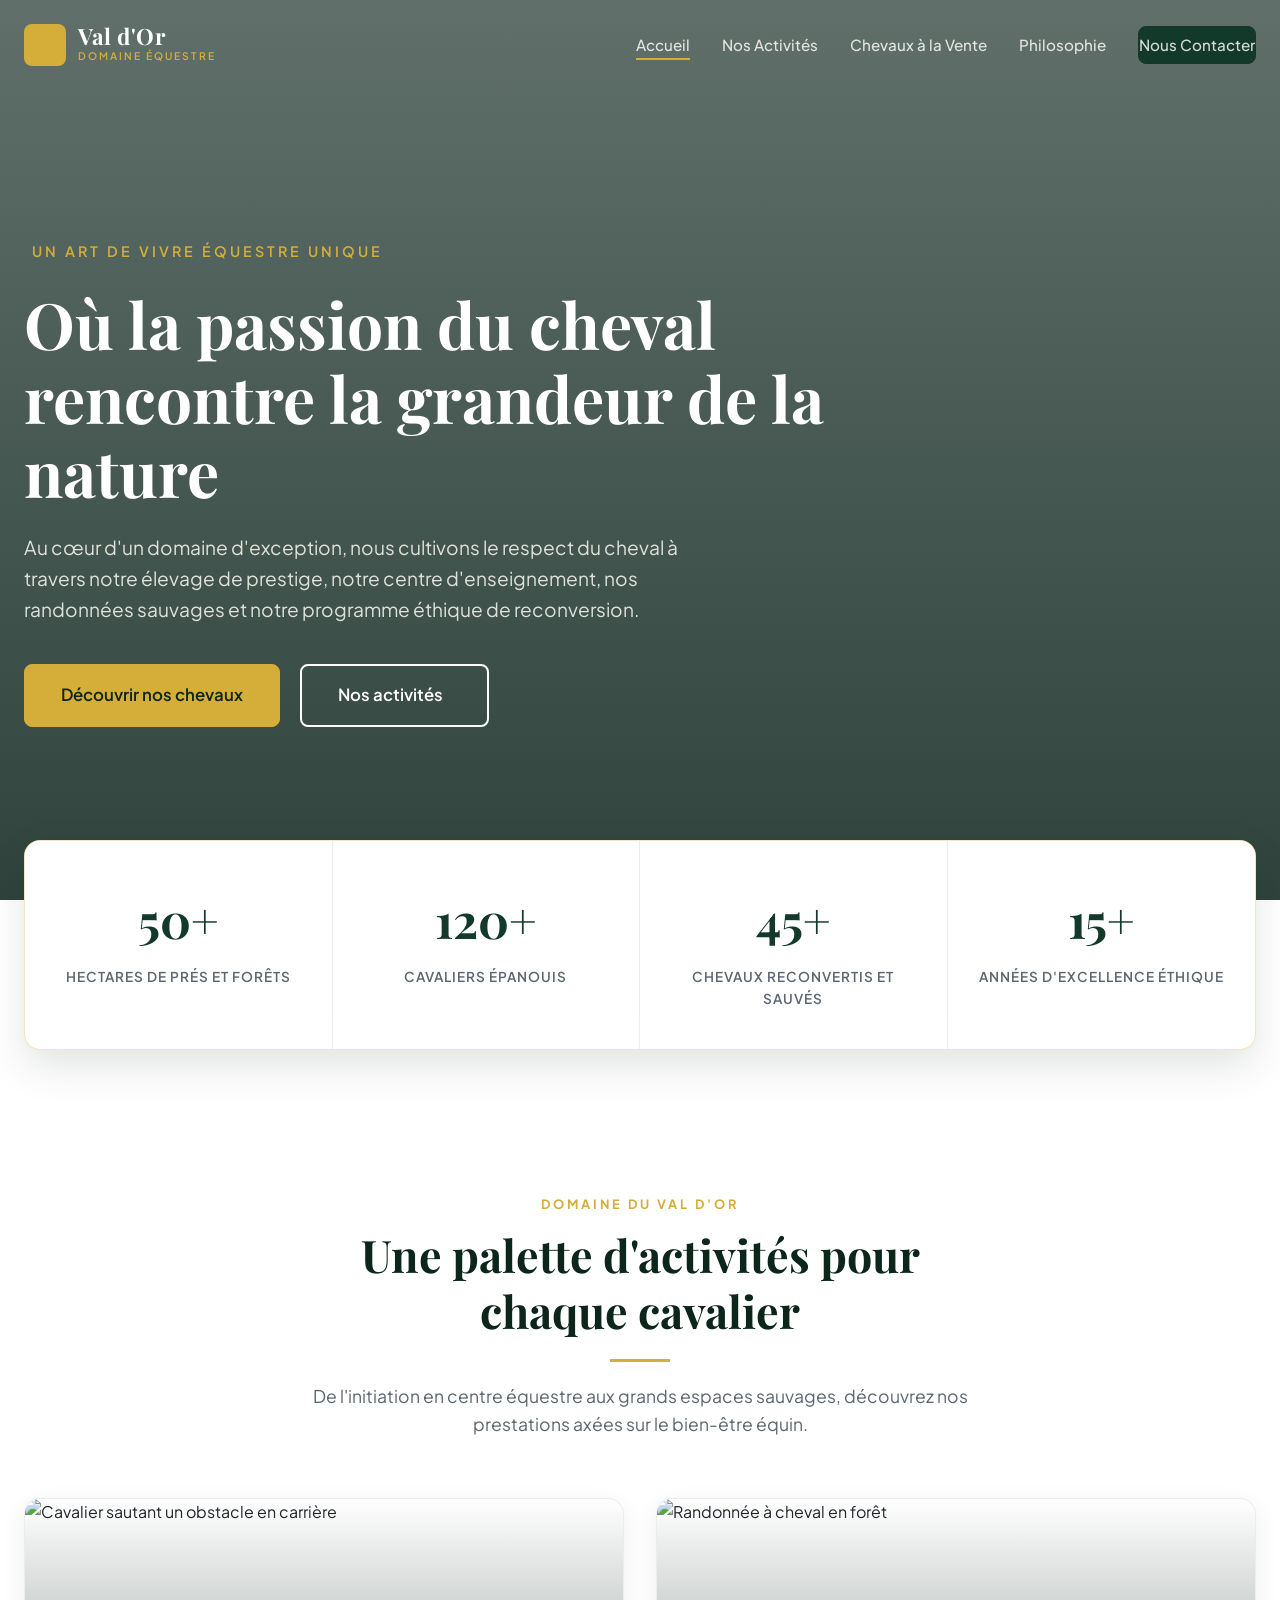
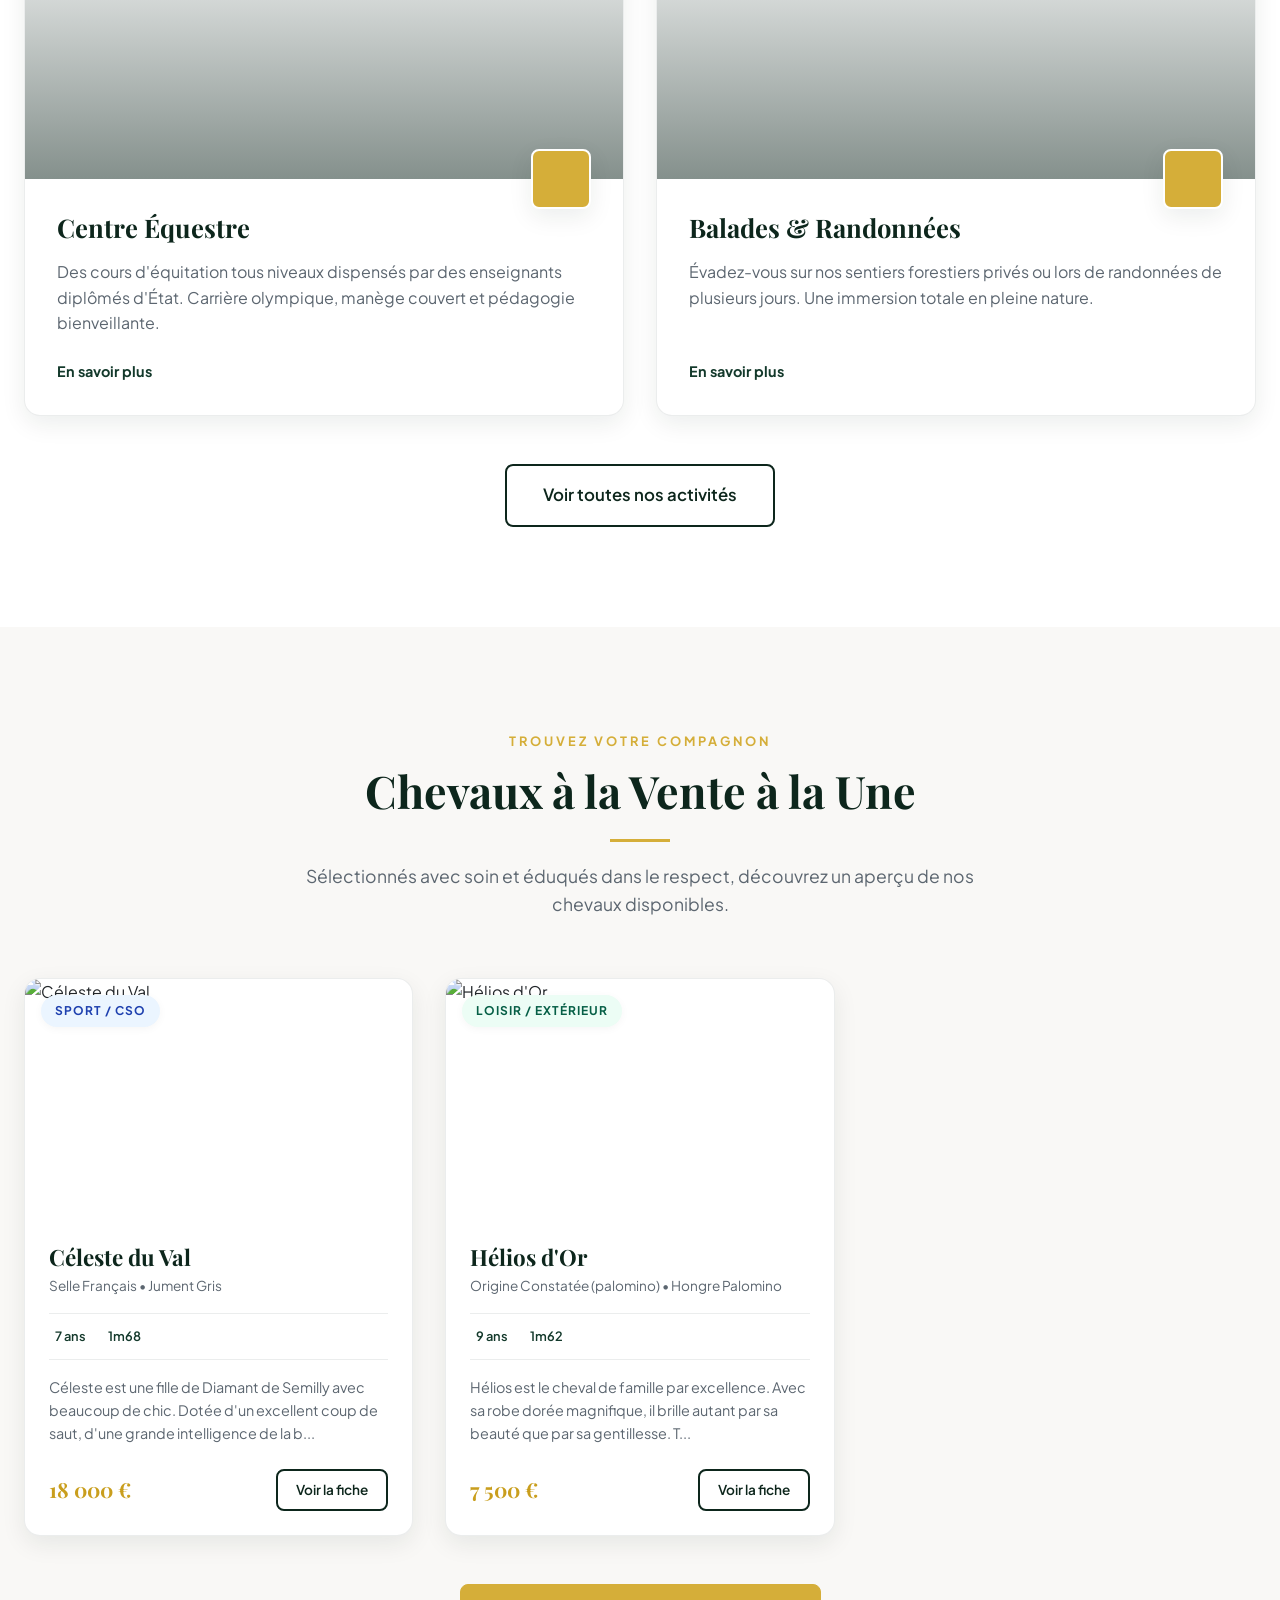
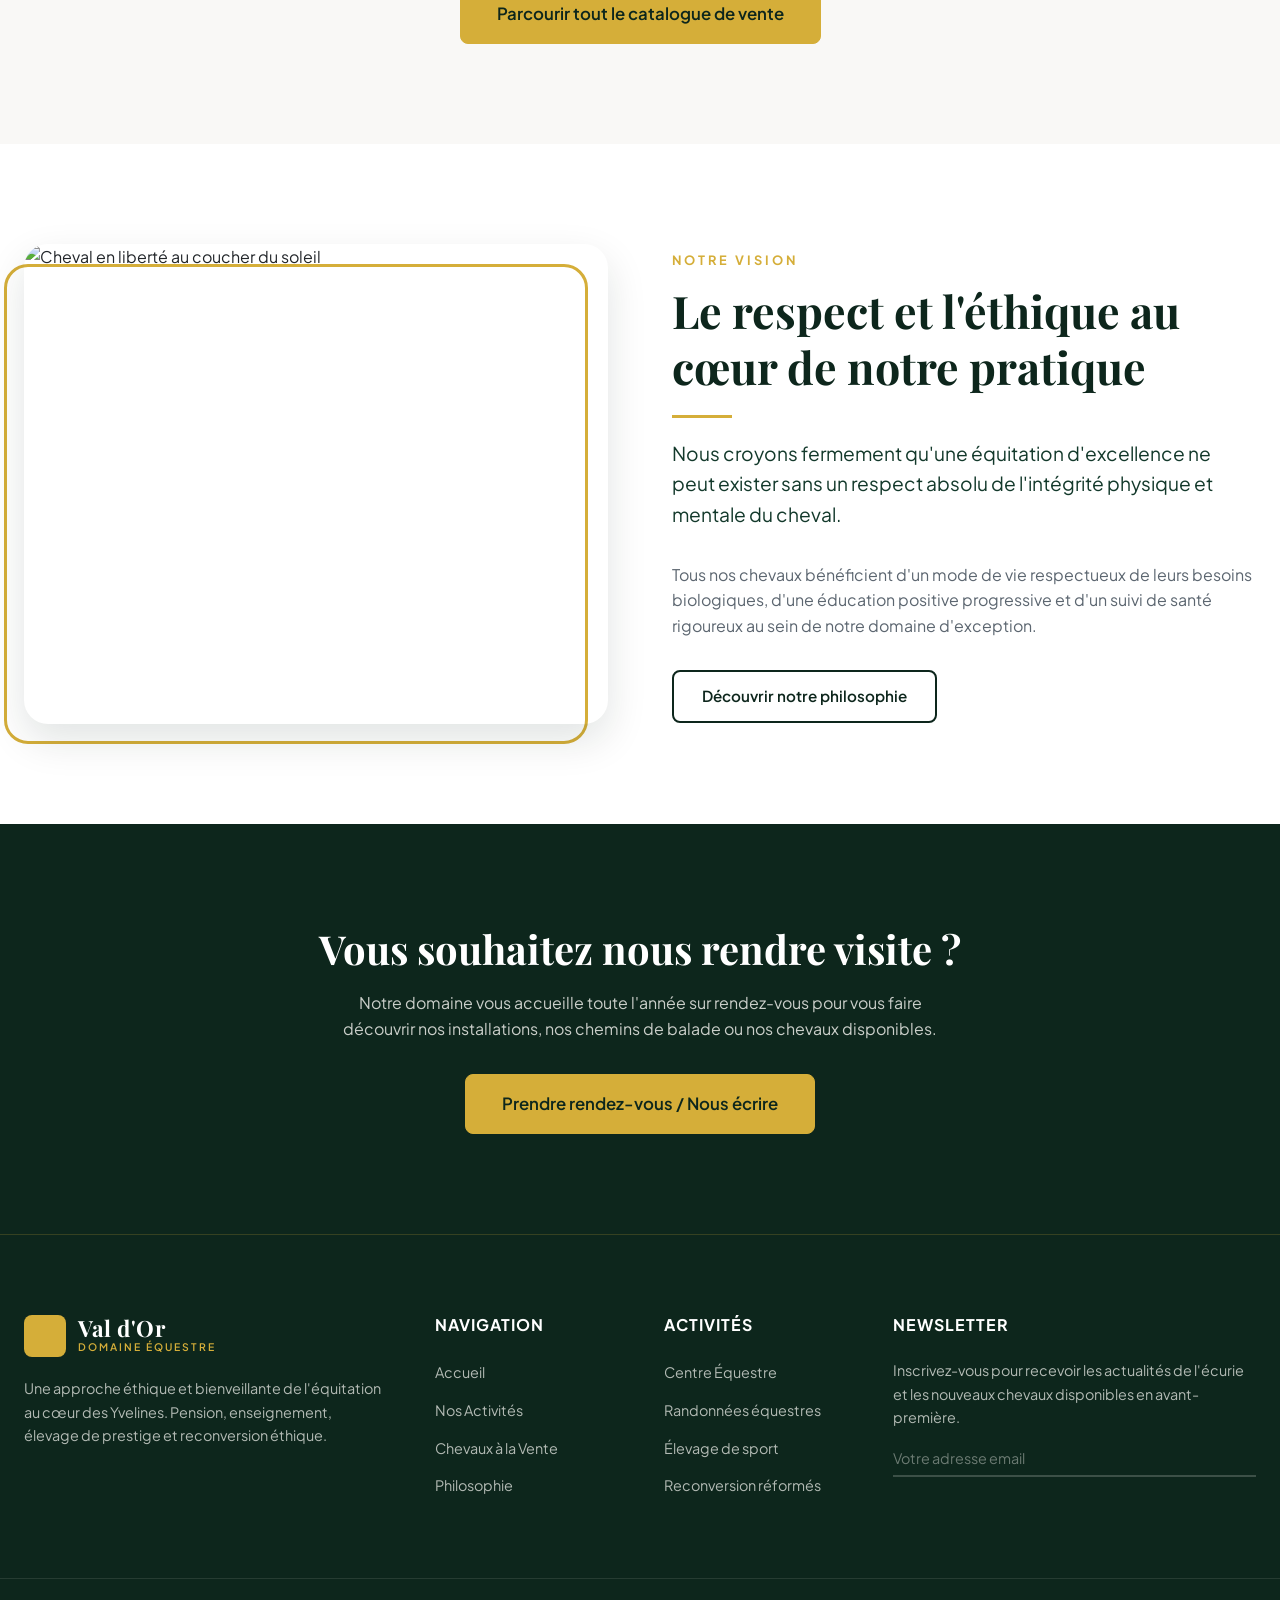
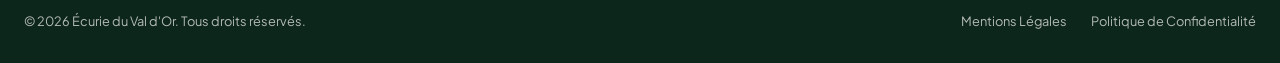
==== index.html @ 9d80e8c5 "Add files via upload" ====
<!DOCTYPE html>
<html lang="fr">
<head>
    <meta charset="UTF-8">
    <meta name="viewport" content="width=device-width, initial-scale=1.0">
    <meta name="description" content="Bienvenue à l'Écurie du Val d'Or : domaine équestre d'excellence au cœur de la nature. Centre équestre, randonnées, élevage de prestige et reconversion éthique.">
    <title>Écurie du Val d'Or - Accueil</title>
    
    <!-- Google Fonts -->
    <link rel="preconnect" href="https://fonts.googleapis.com">
    <link rel="preconnect" href="https://fonts.gstatic.com" crossorigin>
    <link href="https://fonts.googleapis.com/css2?family=Playfair+Display:ital,wght@0,400..900;1,400..900&family=Plus+Jakarta+Sans:wght@300;400;500;600;700;800&display=swap" rel="stylesheet">
    
    <!-- Lucide Icons -->
    <script src="https://unpkg.com/lucide@latest"></script>
    
    <!-- Core Stylesheet -->
    <link rel="stylesheet" href="style.css">
</head>
<body>

    <!-- Header / Navigation -->
    <header class="main-header">
        <div class="container header-container">
            <a href="index.html" class="logo">
                <span class="logo-icon"><i data-lucide="shield-check"></i></span>
                <div class="logo-text">
                    <span class="brand-name">Val d'Or</span>
                    <span class="brand-tagline">Domaine Équestre</span>
                </div>
            </a>
            
            <nav class="desktop-nav">
                <ul>
                    <li><a href="index.html" class="active">Accueil</a></li>
                    <li><a href="activities.html">Nos Activités</a></li>
                    <li><a href="sales.html">Chevaux à la Vente</a></li>
                    <li><a href="philosophy.html">Philosophie</a></li>
                    <li><a href="contact.html" class="btn btn-secondary">Nous Contacter</a></li>
                </ul>
            </nav>
            
            <button class="mobile-menu-btn" aria-label="Ouvrir le menu">
                <i data-lucide="menu"></i>
            </button>
        </div>
    </header>

    <!-- Mobile Nav Menu Overlay -->
    <div class="mobile-nav-overlay">
        <button class="mobile-menu-close" aria-label="Fermer le menu">
            <i data-lucide="x"></i>
        </button>
        <nav class="mobile-nav">
            <ul>
                <li><a href="index.html" class="mobile-link">Accueil</a></li>
                <li><a href="activities.html" class="mobile-link">Nos Activités</a></li>
                <li><a href="sales.html" class="mobile-link">Chevaux à la Vente</a></li>
                <li><a href="philosophy.html" class="mobile-link">Philosophie</a></li>
                <li><a href="contact.html" class="mobile-link btn btn-primary">Nous Contacter</a></li>
            </ul>
        </nav>
    </div>

    <!-- Hero Section -->
    <section class="hero">
        <div class="hero-bg-overlay"></div>
        <div class="container hero-container">
            <div class="hero-content">
                <span class="hero-subtitle"><i data-lucide="sparkles"></i> Un art de vivre équestre unique</span>
                <h1 class="hero-title">Où la passion du cheval rencontre la grandeur de la nature</h1>
                <p class="hero-lead">Au cœur d'un domaine d'exception, nous cultivons le respect du cheval à travers notre élevage de prestige, notre centre d'enseignement, nos randonnées sauvages et notre programme éthique de reconversion.</p>
                <div class="hero-actions">
                    <a href="sales.html" class="btn btn-primary btn-lg">Découvrir nos chevaux</a>
                    <a href="activities.html" class="btn btn-outline btn-lg">Nos activités <i data-lucide="arrow-right"></i></a>
                </div>
            </div>
        </div>
        <div class="hero-scroll-indicator">
            <span class="scroll-text">Faire défiler</span>
            <i data-lucide="chevron-down" class="scroll-arrow"></i>
        </div>
    </section>

    <!-- Core Stats Section -->
    <section class="stats-section">
        <div class="container">
            <div class="stats-grid">
                <div class="stat-card">
                    <span class="stat-num">50+</span>
                    <span class="stat-label">Hectares de prés et forêts</span>
                </div>
                <div class="stat-card">
                    <span class="stat-num">120+</span>
                    <span class="stat-label">Cavaliers épanouis</span>
                </div>
                <div class="stat-card">
                    <span class="stat-num">45+</span>
                    <span class="stat-label">Chevaux reconvertis et sauvés</span>
                </div>
                <div class="stat-card">
                    <span class="stat-num">15+</span>
                    <span class="stat-label">Années d'excellence éthique</span>
                </div>
            </div>
        </div>
    </section>

    <!-- Activities Preview Section -->
    <section class="activities-preview section-padding">
        <div class="container">
            <div class="section-header text-center">
                <span class="section-tag">Domaine du Val d'Or</span>
                <h2 class="section-title">Une palette d'activités pour chaque cavalier</h2>
                <div class="section-divider"></div>
                <p class="section-description">De l'initiation en centre équestre aux grands espaces sauvages, découvrez nos prestations axées sur le bien-être équin.</p>
            </div>
            
            <div class="activities-grid">
                <!-- Activity 1 -->
                <div class="activity-card">
                    <div class="activity-image-wrapper">
                        <img src="assets/riding.png" alt="Cavalier sautant un obstacle en carrière" class="activity-img">
                        <div class="activity-overlay"></div>
                    </div>
                    <div class="activity-content">
                        <div class="activity-icon"><i data-lucide="graduation-cap"></i></div>
                        <h3 class="activity-title">Centre Équestre</h3>
                        <p class="activity-text">Des cours d'équitation tous niveaux dispensés par des enseignants diplômés d'État. Carrière olympique, manège couvert et pédagogie bienveillante.</p>
                        <a href="activities.html#centre-equestre" class="activity-link">En savoir plus <i data-lucide="arrow-right"></i></a>
                    </div>
                </div>
                
                <!-- Activity 2 -->
                <div class="activity-card">
                    <div class="activity-image-wrapper">
                        <img src="assets/trail.png" alt="Randonnée à cheval en forêt" class="activity-img">
                        <div class="activity-overlay"></div>
                    </div>
                    <div class="activity-content">
                        <div class="activity-icon"><i data-lucide="compass"></i></div>
                        <h3 class="activity-title">Balades & Randonnées</h3>
                        <p class="activity-text">Évadez-vous sur nos sentiers forestiers privés ou lors de randonnées de plusieurs jours. Une immersion totale en pleine nature.</p>
                        <a href="activities.html#randonnees" class="activity-link">En savoir plus <i data-lucide="arrow-right"></i></a>
                    </div>
                </div>
            </div>

            <div class="text-center" style="margin-top: 48px;">
                <a href="activities.html" class="btn btn-outline btn-lg">Voir toutes nos activités</a>
            </div>
        </div>
    </section>

    <!-- Highlighted Sales Section -->
    <section class="sales-preview section-padding bg-light">
        <div class="container">
            <div class="section-header text-center">
                <span class="section-tag">Trouvez votre compagnon</span>
                <h2 class="section-title">Chevaux à la Vente à la Une</h2>
                <div class="section-divider"></div>
                <p class="section-description">Sélectionnés avec soin et éduqués dans le respect, découvrez un aperçu de nos chevaux disponibles.</p>
            </div>
            
            <!-- Featured horses grid — Populated dynamically by app.js from localStorage -->
            <div class="horses-grid" id="featured-horses-grid">
                <!-- Injecté dynamiquement par app.js -->
            </div>

            <div class="text-center" style="margin-top: 48px;">
                <a href="sales.html" class="btn btn-primary btn-lg">Parcourir tout le catalogue de vente</a>
            </div>
        </div>
    </section>

    <!-- Philosophy Preview Section -->
    <section class="philosophy-preview section-padding">
        <div class="container philosophy-container">
            <div class="philosophy-image">
                <img src="assets/hero.png" alt="Cheval en liberté au coucher du soleil" class="philosophy-img">
                <div class="philosophy-image-accent"></div>
            </div>
            <div class="philosophy-content">
                <span class="section-tag">Notre Vision</span>
                <h2 class="section-title">Le respect et l'éthique au cœur de notre pratique</h2>
                <div class="section-divider align-left"></div>
                <p class="philosophy-lead">Nous croyons fermement qu'une équitation d'excellence ne peut exister sans un respect absolu de l'intégrité physique et mentale du cheval.</p>
                <p style="color: hsl(var(--color-text-light)); margin-bottom: 32px;">Tous nos chevaux bénéficient d'un mode de vie respectueux de leurs besoins biologiques, d'une éducation positive progressive et d'un suivi de santé rigoureux au sein de notre domaine d'exception.</p>
                <a href="philosophy.html" class="btn btn-outline">Découvrir notre philosophie</a>
            </div>
        </div>
    </section>

    <!-- CTA Contact Banner -->
    <section class="cta-banner section-padding bg-light text-center" style="background-color: hsl(var(--color-primary-dark)); color: hsl(var(--color-bg-white));">
        <div class="container">
            <h2 style="color: hsl(var(--color-bg-white)); font-size: 2.5rem; margin-bottom: 16px;">Vous souhaitez nous rendre visite ?</h2>
            <p style="color: rgba(250,249,245,0.8); max-width: 600px; margin: 0 auto 32px auto;">Notre domaine vous accueille toute l'année sur rendez-vous pour vous faire découvrir nos installations, nos chemins de balade ou nos chevaux disponibles.</p>
            <a href="contact.html" class="btn btn-primary btn-lg">Prendre rendez-vous / Nous écrire</a>
        </div>
    </section>

    <!-- Footer -->
    <footer class="main-footer">
        <div class="container footer-grid">
            <div class="footer-brand">
                <a href="index.html" class="logo logo-footer">
                    <span class="logo-icon"><i data-lucide="shield-check"></i></span>
                    <div class="logo-text">
                        <span class="brand-name">Val d'Or</span>
                        <span class="brand-tagline">Domaine Équestre</span>
                    </div>
                </a>
                <p class="footer-desc">Une approche éthique et bienveillante de l'équitation au cœur des Yvelines. Pension, enseignement, élevage de prestige et reconversion éthique.</p>
            </div>
            
            <div class="footer-links">
                <h4>Navigation</h4>
                <ul>
                    <li><a href="index.html">Accueil</a></li>
                    <li><a href="activities.html">Nos Activités</a></li>
                    <li><a href="sales.html">Chevaux à la Vente</a></li>
                    <li><a href="philosophy.html">Philosophie</a></li>
                </ul>
            </div>

            <div class="footer-links">
                <h4>Activités</h4>
                <ul>
                    <li><a href="activities.html#centre-equestre">Centre Équestre</a></li>
                    <li><a href="activities.html#randonnees">Randonnées équestres</a></li>
                    <li><a href="activities.html#elevage">Élevage de sport</a></li>
                    <li><a href="activities.html#reconversion">Reconversion réformés</a></li>
                </ul>
            </div>

            <div class="footer-newsletter">
                <h4>Newsletter</h4>
                <p>Inscrivez-vous pour recevoir les actualités de l'écurie et les nouveaux chevaux disponibles en avant-première.</p>
                <form class="newsletter-form" onsubmit="event.preventDefault(); alert('Merci pour votre inscription !'); this.reset();">
                    <input type="email" placeholder="Votre adresse email" aria-label="S'abonner" required>
                    <button type="submit" aria-label="S'inscrire"><i data-lucide="arrow-right"></i></button>
                </form>
            </div>
        </div>
        
        <div class="footer-bottom">
            <div class="container footer-bottom-container">
                <p class="copyright">&copy; 2026 Écurie du Val d'Or. Tous droits réservés.</p>
                <div class="legal-links">
                    <a href="#">Mentions Légales</a>
                    <a href="#">Politique de Confidentialité</a>
                </div>
            </div>
        </div>
    </footer>

    <!-- Core Script -->
    <script src="app.js"></script>
</body>
</html>
---- style.css ----
/* ==========================================================================
   DESIGN SYSTEM & CUSTOM VARIABLES
   ========================================================================== */
:root {
    /* Colors (HSL Tailored for Premium Contrast) */
    --color-primary-dark: 157, 50%, 10%;    /* Deep Forest Green #0B221A */
    --color-primary: 157, 50%, 15%;         /* Forest Green #0F2E22 */
    --color-primary-light: 157, 30%, 25%;   /* Medium Sage Green */
    --color-accent: 45, 65%, 53%;           /* Warm Gold #D4AF37 */
    --color-accent-hover: 45, 75%, 45%;     /* Darker Gold */
    --color-accent-light: 45, 60%, 94%;     /* Soft Cream-Gold */
    --color-text-dark: 210, 10%, 15%;       /* Dark Charcoal #222426 */
    --color-text-light: 210, 10%, 40%;      /* Soft Muted Gray */
    --color-bg-light: 40, 20%, 97%;         /* Beautiful Cream White #FAF9F5 */
    --color-bg-white: 0, 0%, 100%;          /* Pure White */
    --color-bg-slate: 157, 10%, 94%;        /* Warm Pale Sage */
    --color-dark-surface: 157, 20%, 8%;     /* Rich Dark green-black #0D1210 */

    /* Typography */
    --font-heading: 'Playfair Display', serif;
    --font-body: 'Plus Jakarta Sans', sans-serif;

    /* Shadows (High-end volumetric shadows) */
    --shadow-sm: 0 2px 8px rgba(11, 34, 26, 0.04);
    --shadow-md: 0 8px 24px rgba(11, 34, 26, 0.08);
    --shadow-lg: 0 16px 40px rgba(11, 34, 26, 0.12);
    --shadow-gold: 0 8px 30px rgba(212, 175, 55, 0.2);

    /* Transitions & Borders */
    --transition-smooth: all 0.4s cubic-bezier(0.16, 1, 0.3, 1);
    --transition-fast: all 0.2s ease;
    --radius-sm: 8px;
    --radius-md: 16px;
    --radius-lg: 24px;
    --border-gold: 1px solid rgba(212, 175, 55, 0.3);
    --border-light: 1px solid rgba(11, 34, 26, 0.08);
}

/* ==========================================================================
   BASE & RESET
   ========================================================================== */
*, *::before, *::after {
    box-sizing: border-box;
    margin: 0;
    padding: 0;
}

html {
    scroll-behavior: smooth;
    font-size: 16px;
}

body {
    font-family: var(--font-body);
    font-size: 1rem;
    line-height: 1.6;
    color: hsl(var(--color-text-dark));
    background-color: hsl(var(--color-bg-white));
    overflow-x: hidden;
}

h1, h2, h3, h4, h5, h6 {
    font-family: var(--font-heading);
    font-weight: 700;
    line-height: 1.25;
    color: hsl(var(--color-primary-dark));
}

a {
    text-decoration: none;
    color: inherit;
    transition: var(--transition-fast);
}

ul {
    list-style: none;
}

img {
    max-width: 100%;
    height: auto;
    display: block;
}

input, textarea, select {
    font-family: inherit;
    font-size: inherit;
    color: inherit;
    background: none;
    border: none;
    outline: none;
}

.container {
    width: 100%;
    max-width: 1280px;
    margin: 0 auto;
    padding: 0 24px;
}

.section-padding {
    padding: 100px 0;
}

.bg-light {
    background-color: hsl(var(--color-bg-light));
}

.hidden {
    display: none !important;
}

/* ==========================================================================
   BUTTONS
   ========================================================================== */
.btn {
    display: inline-flex;
    align-items: center;
    justify-content: center;
    gap: 8px;
    padding: 12px 28px;
    font-size: 0.95rem;
    font-weight: 600;
    border-radius: var(--radius-sm);
    cursor: pointer;
    transition: var(--transition-smooth);
}

.btn-sm {
    padding: 8px 18px;
    font-size: 0.85rem;
}

.btn-lg {
    padding: 16px 36px;
    font-size: 1.05rem;
}

.btn-primary {
    background-color: hsl(var(--color-accent));
    color: hsl(var(--color-primary-dark));
    border: 1px solid hsl(var(--color-accent));
}

.btn-primary:hover {
    background-color: hsl(var(--color-accent-hover));
    border-color: hsl(var(--color-accent-hover));
    transform: translateY(-2px);
    box-shadow: var(--shadow-gold);
}

.btn-secondary {
    background-color: hsl(var(--color-primary));
    color: hsl(var(--color-bg-white));
    border: 1px solid hsl(var(--color-primary));
}

.btn-secondary:hover {
    background-color: hsl(var(--color-primary-dark));
    border-color: hsl(var(--color-primary-dark));
    transform: translateY(-2px);
    box-shadow: var(--shadow-md);
}

.btn-outline {
    background-color: transparent;
    color: hsl(var(--color-primary-dark));
    border: 2px solid hsl(var(--color-primary-dark));
}

.btn-outline:hover {
    background-color: hsl(var(--color-primary-dark));
    color: hsl(var(--color-bg-white));
    transform: translateY(-2px);
}

.hero .btn-outline {
    color: hsl(var(--color-bg-white));
    border-color: hsl(var(--color-bg-white));
}

.hero .btn-outline:hover {
    background-color: hsl(var(--color-bg-white));
    color: hsl(var(--color-primary-dark));
}

.btn-block {
    display: flex;
    width: 100%;
}

.btn-icon-right i {
    transition: var(--transition-fast);
}

.btn-icon-right:hover i {
    transform: translateX(4px);
}

/* ==========================================================================
   HEADER / NAVIGATION
   ========================================================================== */
.main-header {
    position: fixed;
    top: 0;
    left: 0;
    width: 100%;
    z-index: 100;
    padding: 24px 0;
    transition: var(--transition-smooth);
}

.main-header.scrolled {
    padding: 12px 0;
    background-color: rgba(11, 34, 26, 0.9);
    backdrop-filter: blur(16px);
    border-bottom: 1px solid rgba(212, 175, 55, 0.15);
    box-shadow: var(--shadow-md);
}

.header-container {
    display: flex;
    align-items: center;
    justify-content: space-between;
}

.logo {
    display: flex;
    align-items: center;
    gap: 12px;
    color: hsl(var(--color-bg-white));
}

.main-header.scrolled .logo {
    color: hsl(var(--color-accent-light));
}

.logo-icon {
    display: flex;
    align-items: center;
    justify-content: center;
    width: 42px;
    height: 42px;
    border-radius: var(--radius-sm);
    background-color: hsl(var(--color-accent));
    color: hsl(var(--color-primary-dark));
}

.logo-text {
    display: flex;
    flex-direction: column;
}

.brand-name {
    font-family: var(--font-heading);
    font-size: 1.4rem;
    font-weight: 700;
    letter-spacing: 0.5px;
    line-height: 1;
}

.brand-tagline {
    font-size: 0.65rem;
    text-transform: uppercase;
    letter-spacing: 2px;
    font-weight: 600;
    color: hsl(var(--color-accent));
}

.desktop-nav ul {
    display: flex;
    align-items: center;
    gap: 32px;
}

.desktop-nav a {
    color: rgba(250, 249, 245, 0.85);
    font-size: 0.95rem;
    font-weight: 500;
    position: relative;
    padding: 6px 0;
}

.main-header.scrolled .desktop-nav a:not(.btn) {
    color: rgba(250, 249, 245, 0.9);
}

.desktop-nav a:not(.btn)::after {
    content: '';
    position: absolute;
    bottom: 0;
    left: 0;
    width: 0;
    height: 2px;
    background-color: hsl(var(--color-accent));
    transition: var(--transition-smooth);
}

.desktop-nav a.active:not(.btn)::after,
.desktop-nav a:hover:not(.btn)::after {
    width: 100%;
}

.desktop-nav a:hover {
    color: hsl(var(--color-accent));
}

.mobile-menu-btn {
    display: none;
    color: hsl(var(--color-bg-white));
    cursor: pointer;
    background: none;
    border: none;
}

/* Mobile Nav Menu Overlay */
.mobile-nav-overlay {
    position: fixed;
    top: 0;
    left: 0;
    width: 100%;
    height: 100vh;
    background-color: hsl(var(--color-primary-dark));
    z-index: 1000;
    display: flex;
    flex-direction: column;
    align-items: center;
    justify-content: center;
    transform: translateY(-100%);
    transition: transform 0.6s cubic-bezier(0.16, 1, 0.3, 1);
}

.mobile-nav-overlay.open {
    transform: translateY(0);
}

.mobile-menu-close {
    position: absolute;
    top: 24px;
    right: 24px;
    background: none;
    color: hsl(var(--color-bg-white));
    cursor: pointer;
}

.mobile-nav ul {
    display: flex;
    flex-direction: column;
    align-items: center;
    gap: 32px;
}

.mobile-link {
    color: hsl(var(--color-bg-white));
    font-family: var(--font-heading);
    font-size: 1.8rem;
    font-weight: 500;
}

.mobile-link:hover {
    color: hsl(var(--color-accent));
}

/* ==========================================================================
   HERO SECTION
   ========================================================================== */
.hero {
    position: relative;
    height: 100vh;
    display: flex;
    align-items: center;
    justify-content: center;
    background-image: url('assets/hero.png');
    background-size: cover;
    background-position: center;
    color: hsl(var(--color-bg-white));
}

.hero-bg-overlay {
    position: absolute;
    top: 0;
    left: 0;
    width: 100%;
    height: 100%;
    background: linear-gradient(180deg, rgba(11, 34, 26, 0.65) 0%, rgba(11, 34, 26, 0.85) 100%);
    z-index: 1;
}

.hero-container {
    position: relative;
    z-index: 2;
}

.hero-content {
    max-width: 800px;
    margin-top: 60px;
}

.hero-subtitle {
    display: inline-flex;
    align-items: center;
    gap: 8px;
    font-size: 0.9rem;
    font-weight: 600;
    text-transform: uppercase;
    letter-spacing: 3px;
    color: hsl(var(--color-accent));
    margin-bottom: 24px;
    animation: fadeIn 1s ease-out;
}

.hero-title {
    font-size: 4rem;
    font-weight: 700;
    color: hsl(var(--color-bg-white));
    margin-bottom: 24px;
    line-height: 1.15;
    animation: slideUp 1s cubic-bezier(0.16, 1, 0.3, 1);
}

.hero-lead {
    font-size: 1.2rem;
    color: rgba(250, 249, 245, 0.85);
    margin-bottom: 40px;
    line-height: 1.6;
    max-width: 700px;
    animation: slideUp 1.2s cubic-bezier(0.16, 1, 0.3, 1);
}

.hero-actions {
    display: flex;
    gap: 20px;
    animation: slideUp 1.4s cubic-bezier(0.16, 1, 0.3, 1);
}

.hero-scroll-indicator {
    position: absolute;
    bottom: 30px;
    left: 50%;
    transform: translateX(-50%);
    z-index: 2;
    display: flex;
    flex-direction: column;
    align-items: center;
    gap: 8px;
    opacity: 0.7;
    transition: var(--transition-fast);
}

.hero-scroll-indicator:hover {
    opacity: 1;
}

.scroll-text {
    font-size: 0.7rem;
    text-transform: uppercase;
    letter-spacing: 2px;
}

.scroll-arrow {
    animation: bounce 2s infinite;
}

/* ==========================================================================
   STATS SECTION
   ========================================================================== */
.stats-section {
    position: relative;
    z-index: 10;
    margin-top: -60px;
    padding-bottom: 40px;
}

.stats-grid {
    display: grid;
    grid-template-columns: repeat(4, 1fr);
    background-color: hsl(var(--color-bg-white));
    border-radius: var(--radius-md);
    box-shadow: var(--shadow-lg);
    border: var(--border-gold);
    overflow: hidden;
}

.stat-card {
    padding: 40px 24px;
    text-align: center;
    border-right: var(--border-light);
    display: flex;
    flex-direction: column;
    gap: 8px;
    transition: var(--transition-smooth);
}

.stat-card:last-child {
    border-right: none;
}

.stat-card:hover {
    background-color: hsl(var(--color-accent-light));
    transform: translateY(-4px);
}

.stat-num {
    font-family: var(--font-heading);
    font-size: 3rem;
    font-weight: 700;
    color: hsl(var(--color-primary));
}

.stat-card:hover .stat-num {
    color: hsl(var(--color-accent-hover));
}

.stat-label {
    font-size: 0.85rem;
    text-transform: uppercase;
    letter-spacing: 1px;
    color: hsl(var(--color-text-light));
    font-weight: 600;
}

/* ==========================================================================
   SECTION HEADER (Common)
   ========================================================================== */
.section-header {
    max-width: 700px;
    margin: 0 auto 60px auto;
}

.text-center {
    text-align: center;
}

.section-tag {
    font-size: 0.8rem;
    text-transform: uppercase;
    letter-spacing: 3px;
    font-weight: 700;
    color: hsl(var(--color-accent));
    display: inline-block;
    margin-bottom: 12px;
}

.section-title {
    font-size: 2.8rem;
    font-weight: 700;
    margin-bottom: 16px;
}

.section-divider {
    width: 60px;
    height: 3px;
    background-color: hsl(var(--color-accent));
    margin: 20px auto;
}

.section-divider.align-left {
    margin: 20px 0;
}

.section-description {
    font-size: 1.1rem;
    color: hsl(var(--color-text-light));
}

/* ==========================================================================
   ACTIVITIES SECTION
   ========================================================================== */
.activities-grid {
    display: grid;
    grid-template-columns: repeat(2, 1fr);
    gap: 32px;
}

.activity-card {
    background-color: hsl(var(--color-bg-white));
    border-radius: var(--radius-md);
    overflow: hidden;
    box-shadow: var(--shadow-md);
    border: var(--border-light);
    display: flex;
    flex-direction: column;
    transition: var(--transition-smooth);
}

.activity-card:hover {
    transform: translateY(-8px);
    box-shadow: var(--shadow-lg);
    border-color: rgba(212, 175, 55, 0.4);
}

.activity-image-wrapper {
    position: relative;
    height: 280px;
    overflow: hidden;
}

.activity-img {
    width: 100%;
    height: 100%;
    object-fit: cover;
    transition: var(--transition-smooth);
}

.activity-card:hover .activity-img {
    transform: scale(1.05);
}

.activity-overlay {
    position: absolute;
    top: 0;
    left: 0;
    width: 100%;
    height: 100%;
    background: linear-gradient(0deg, rgba(11, 34, 26, 0.5) 0%, transparent 100%);
}

.activity-content {
    padding: 32px;
    position: relative;
    flex-grow: 1;
    display: flex;
    flex-direction: column;
}

.activity-icon {
    position: absolute;
    top: -30px;
    right: 32px;
    width: 60px;
    height: 60px;
    border-radius: var(--radius-sm);
    background-color: hsl(var(--color-accent));
    color: hsl(var(--color-primary-dark));
    display: flex;
    align-items: center;
    justify-content: center;
    box-shadow: var(--shadow-md);
    border: 2px solid hsl(var(--color-bg-white));
}

.activity-title {
    font-size: 1.6rem;
    margin-bottom: 16px;
    font-weight: 700;
}

.activity-text {
    color: hsl(var(--color-text-light));
    margin-bottom: 24px;
    flex-grow: 1;
}

.activity-link {
    font-size: 0.9rem;
    font-weight: 700;
    color: hsl(var(--color-primary));
    display: inline-flex;
    align-items: center;
    gap: 6px;
}

.activity-link i {
    transition: var(--transition-fast);
}

.activity-card:hover .activity-link {
    color: hsl(var(--color-accent-hover));
}

.activity-card:hover .activity-link i {
    transform: translateX(4px);
}

/* ==========================================================================
   HORSES FOR SALE SECTION
   ========================================================================== */
.filter-container {
    background-color: hsl(var(--color-bg-white));
    border-radius: var(--radius-sm);
    padding: 20px 28px;
    margin-bottom: 48px;
    box-shadow: var(--shadow-sm);
    border: var(--border-light);
    display: flex;
    align-items: center;
    justify-content: space-between;
    flex-wrap: wrap;
    gap: 24px;
}

.filter-group {
    display: flex;
    align-items: center;
    gap: 16px;
    flex-wrap: wrap;
}

.filter-label {
    font-size: 0.9rem;
    font-weight: 600;
    color: hsl(var(--color-primary));
    display: flex;
    align-items: center;
    gap: 8px;
}

.filter-buttons {
    display: flex;
    gap: 8px;
    flex-wrap: wrap;
}

.filter-btn {
    background: none;
    border: 1px solid rgba(11, 34, 26, 0.1);
    padding: 8px 18px;
    border-radius: 30px;
    font-size: 0.85rem;
    font-weight: 600;
    color: hsl(var(--color-text-light));
    cursor: pointer;
    transition: var(--transition-fast);
}

.filter-btn:hover {
    border-color: hsl(var(--color-primary));
    color: hsl(var(--color-primary-dark));
}

.filter-btn.active {
    background-color: hsl(var(--color-primary));
    color: hsl(var(--color-bg-white));
    border-color: hsl(var(--color-primary));
}

.filter-select-group {
    display: flex;
    gap: 12px;
}

.filter-select {
    padding: 10px 16px;
    border-radius: var(--radius-sm);
    border: 1px solid rgba(11, 34, 26, 0.1);
    font-size: 0.85rem;
    background-color: hsl(var(--color-bg-white));
    color: hsl(var(--color-text-dark));
    cursor: pointer;
    font-weight: 500;
    transition: var(--transition-fast);
}

.filter-select:hover, .filter-select:focus {
    border-color: hsl(var(--color-primary));
}

/* Horses Grid */
.horses-grid {
    display: grid;
    grid-template-columns: repeat(3, 1fr);
    gap: 32px;
    transition: var(--transition-smooth);
}

.horse-card {
    background-color: hsl(var(--color-bg-white));
    border-radius: var(--radius-md);
    overflow: hidden;
    box-shadow: var(--shadow-md);
    border: var(--border-light);
    display: flex;
    flex-direction: column;
    transition: var(--transition-smooth);
    animation: fadeIn 0.6s ease;
}

.horse-card.fade-out {
    opacity: 0;
    transform: scale(0.95);
}

.horse-card.hidden {
    display: none !important;
}

.horse-card:hover {
    transform: translateY(-8px);
    box-shadow: var(--shadow-lg);
    border-color: rgba(212, 175, 55, 0.3);
}

.horse-image-wrapper {
    position: relative;
    height: 240px;
    overflow: hidden;
}

.horse-img {
    width: 100%;
    height: 100%;
    object-fit: cover;
    transition: var(--transition-smooth);
}

.horse-card:hover .horse-img {
    transform: scale(1.05);
}

.horse-tag {
    position: absolute;
    top: 16px;
    left: 16px;
    padding: 6px 14px;
    border-radius: 30px;
    font-size: 0.75rem;
    font-weight: 700;
    text-transform: uppercase;
    letter-spacing: 1px;
    box-shadow: var(--shadow-sm);
    z-index: 2;
}

.category-sport { background-color: #EBF5FF; color: #1E40AF; }
.category-loisir { background-color: #ECFDF5; color: #065F46; }
.category-poney { background-color: #FEF3C7; color: #92400E; }
.category-reconversion { background-color: #F5F3FF; color: #5B21B6; }

.horse-content {
    padding: 24px;
    flex-grow: 1;
    display: flex;
    flex-direction: column;
}

.horse-name {
    font-size: 1.4rem;
    margin-bottom: 4px;
    font-weight: 700;
}

.horse-breed {
    font-size: 0.85rem;
    color: hsl(var(--color-text-light));
    margin-bottom: 16px;
    display: block;
}

.horse-meta {
    display: flex;
    flex-wrap: wrap;
    gap: 16px;
    padding: 12px 0;
    border-top: var(--border-light);
    border-bottom: var(--border-light);
    margin-bottom: 16px;
}

.meta-item {
    font-size: 0.8rem;
    font-weight: 600;
    color: hsl(var(--color-primary));
    display: flex;
    align-items: center;
    gap: 6px;
}

.horse-excerpt {
    font-size: 0.9rem;
    color: hsl(var(--color-text-light));
    margin-bottom: 24px;
    flex-grow: 1;
}

.horse-footer {
    display: flex;
    align-items: center;
    justify-content: space-between;
    margin-top: auto;
}

.horse-price {
    font-size: 1.3rem;
    font-family: var(--font-heading);
    font-weight: 700;
    color: hsl(var(--color-accent-hover));
}

/* No results state */
.no-results {
    text-align: center;
    padding: 80px 24px;
    background-color: hsl(var(--color-bg-white));
    border-radius: var(--radius-md);
    box-shadow: var(--shadow-sm);
    border: var(--border-light);
}

.no-results-icon {
    width: 64px;
    height: 64px;
    color: hsl(var(--color-accent));
    margin-bottom: 20px;
}

.no-results h3 {
    font-size: 1.6rem;
    margin-bottom: 8px;
}

.no-results p {
    color: hsl(var(--color-text-light));
    margin-bottom: 24px;
}

/* ==========================================================================
   PHILOSOPHY SECTION
   ========================================================================== */
.philosophy-container {
    display: grid;
    grid-template-columns: 1fr 1fr;
    gap: 64px;
    align-items: center;
}

.philosophy-image {
    position: relative;
}

.philosophy-img {
    border-radius: var(--radius-lg);
    box-shadow: var(--shadow-lg);
    width: 100%;
    height: 480px;
    object-fit: cover;
    position: relative;
    z-index: 2;
}

.philosophy-image-accent {
    position: absolute;
    bottom: -20px;
    left: -20px;
    width: 100%;
    height: 100%;
    border: 3px solid hsl(var(--color-accent));
    border-radius: var(--radius-lg);
    z-index: 1;
}

.philosophy-lead {
    font-size: 1.2rem;
    line-height: 1.6;
    color: hsl(var(--color-primary));
    margin-bottom: 32px;
}

.values-list {
    display: flex;
    flex-direction: column;
    gap: 24px;
}

.values-list li {
    display: flex;
    gap: 16px;
    align-items: flex-start;
}

.value-icon {
    color: hsl(var(--color-accent-hover));
    flex-shrink: 0;
    margin-top: 2px;
}

.value-text {
    font-size: 0.95rem;
    color: hsl(var(--color-text-dark));
}

.value-text strong {
    color: hsl(var(--color-primary-dark));
    display: block;
    margin-bottom: 4px;
}

/* ==========================================================================
   CONTACT SECTION
   ========================================================================== */
.contact-container {
    display: grid;
    grid-template-columns: 4fr 7fr;
    gap: 64px;
}

.contact-info-panel {
    background-color: hsl(var(--color-dark-surface));
    border-radius: var(--radius-lg);
    padding: 48px;
    color: hsl(var(--color-bg-white));
    box-shadow: var(--shadow-lg);
    border: var(--border-gold);
    display: flex;
    flex-direction: column;
}

.info-tag {
    font-size: 0.75rem;
    text-transform: uppercase;
    letter-spacing: 2px;
    color: hsl(var(--color-accent));
    font-weight: 700;
    display: block;
    margin-bottom: 12px;
}

.info-title {
    font-size: 2.2rem;
    color: hsl(var(--color-bg-white));
    margin-bottom: 16px;
}

.info-text {
    color: rgba(250, 249, 245, 0.75);
    margin-bottom: 40px;
    font-size: 0.95rem;
}

.contact-details {
    display: flex;
    flex-direction: column;
    gap: 32px;
    margin-bottom: auto;
}

.contact-item {
    display: flex;
    gap: 16px;
    align-items: flex-start;
}

.contact-icon-box {
    width: 48px;
    height: 48px;
    border-radius: var(--radius-sm);
    background-color: rgba(212, 175, 55, 0.1);
    color: hsl(var(--color-accent));
    display: flex;
    align-items: center;
    justify-content: center;
    border: 1px solid rgba(212, 175, 55, 0.2);
    flex-shrink: 0;
}

.contact-item-text {
    display: flex;
    flex-direction: column;
    font-size: 0.95rem;
}

.contact-item-text strong {
    color: hsl(var(--color-bg-white));
    font-family: var(--font-body);
    margin-bottom: 4px;
}

.contact-item-text span, .contact-item-text a {
    color: rgba(250, 249, 245, 0.8);
}

.contact-link:hover {
    color: hsl(var(--color-accent));
}

/* Contact Form */
.contact-form-container {
    background-color: hsl(var(--color-bg-white));
    border-radius: var(--radius-lg);
    padding: 48px;
    box-shadow: var(--shadow-md);
    border: var(--border-light);
}

.form-title {
    font-size: 1.8rem;
    margin-bottom: 8px;
}

.form-subtitle {
    font-size: 0.95rem;
    color: hsl(var(--color-text-light));
    margin-bottom: 32px;
}

.form-row-2 {
    display: grid;
    grid-template-columns: 1fr 1fr;
    gap: 24px;
}

.form-group {
    margin-bottom: 24px;
}

.form-group label {
    font-size: 0.85rem;
    font-weight: 600;
    color: hsl(var(--color-primary-dark));
    margin-bottom: 8px;
    display: block;
}

.required {
    color: #EF4444;
}

.input-icon-wrapper {
    position: relative;
}

.input-icon {
    position: absolute;
    top: 50%;
    left: 16px;
    transform: translateY(-50%);
    width: 18px;
    height: 18px;
    color: hsl(var(--color-text-light));
    pointer-events: none;
    transition: var(--transition-fast);
}

.input-icon-wrapper input, .contact-form textarea {
    width: 100%;
    padding: 12px 16px 12px 48px;
    border-radius: var(--radius-sm);
    border: 1px solid rgba(11, 34, 26, 0.15);
    background-color: #FAF9F8;
    color: hsl(var(--color-text-dark));
    transition: var(--transition-fast);
}

.contact-form textarea {
    padding: 16px;
    resize: vertical;
    background-color: #FAF9F8;
    border: 1px solid rgba(11, 34, 26, 0.15);
    border-radius: var(--radius-sm);
    width: 100%;
}

.input-icon-wrapper input:focus, .contact-form textarea:focus {
    border-color: hsl(var(--color-primary));
    background-color: hsl(var(--color-bg-white));
    box-shadow: 0 0 0 4px rgba(15, 46, 34, 0.08);
}

.input-icon-wrapper input:focus + .input-icon {
    color: hsl(var(--color-primary));
}

.checkbox-group {
    display: flex;
    align-items: flex-start;
    gap: 12px;
}

.checkbox-group input {
    margin-top: 4px;
    width: 16px;
    height: 16px;
    accent-color: hsl(var(--color-primary));
    cursor: pointer;
}

.checkbox-group label {
    font-size: 0.85rem;
    font-weight: 500;
    color: hsl(var(--color-text-light));
    cursor: pointer;
}

.form-alert {
    padding: 16px;
    border-radius: var(--radius-sm);
    margin-top: 24px;
    display: flex;
    align-items: center;
    gap: 12px;
    font-size: 0.9rem;
    font-weight: 600;
}

.form-alert.success {
    background-color: #ECFDF5;
    color: #065F46;
    border: 1px solid #A7F3D0;
}

/* ==========================================================================
   FOOTER
   ========================================================================== */
.main-footer {
    background-color: hsl(var(--color-primary-dark));
    color: rgba(250, 249, 245, 0.7);
    border-top: 1px solid rgba(212, 175, 55, 0.2);
}

.footer-grid {
    display: grid;
    grid-template-columns: 2fr 1fr 1fr 2fr;
    gap: 48px;
    padding: 80px 24px;
}

.logo-footer {
    margin-bottom: 20px;
}

.logo-footer .brand-name {
    color: hsl(var(--color-bg-white));
}

.footer-desc {
    font-size: 0.9rem;
    line-height: 1.6;
}

.footer-links h4, .footer-newsletter h4 {
    font-family: var(--font-body);
    font-size: 1rem;
    font-weight: 700;
    text-transform: uppercase;
    letter-spacing: 1px;
    color: hsl(var(--color-bg-white));
    margin-bottom: 24px;
}

.footer-links ul {
    display: flex;
    flex-direction: column;
    gap: 12px;
}

.footer-links a {
    font-size: 0.9rem;
    transition: var(--transition-fast);
}

.footer-links a:hover {
    color: hsl(var(--color-accent));
    transform: translateX(4px);
}

.footer-newsletter p {
    font-size: 0.9rem;
    margin-bottom: 20px;
}

.newsletter-form {
    display: flex;
    border-bottom: 2px solid rgba(250, 249, 245, 0.2);
    padding-bottom: 8px;
    transition: var(--transition-fast);
}

.newsletter-form:focus-within {
    border-color: hsl(var(--color-accent));
}

.newsletter-form input {
    flex-grow: 1;
    color: hsl(var(--color-bg-white));
    font-size: 0.9rem;
}

.newsletter-form input::placeholder {
    color: rgba(250, 249, 245, 0.4);
}

.newsletter-form button {
    background: none;
    border: none;
    color: hsl(var(--color-accent));
    cursor: pointer;
}

.footer-bottom {
    border-top: 1px solid rgba(250, 249, 245, 0.1);
    padding: 32px 0;
    font-size: 0.8rem;
}

.footer-bottom-container {
    display: flex;
    justify-content: space-between;
    align-items: center;
    flex-wrap: wrap;
    gap: 16px;
}

.legal-links {
    display: flex;
    gap: 24px;
}

.legal-links a:hover {
    color: hsl(var(--color-accent));
}

/* ==========================================================================
   MODAL DIALOG (Interactive Horse Details)
   ========================================================================== */
.modal-overlay {
    position: fixed;
    top: 0;
    left: 0;
    width: 100%;
    height: 100%;
    background-color: rgba(11, 34, 26, 0.7);
    backdrop-filter: blur(12px);
    z-index: 1000;
    display: flex;
    align-items: center;
    justify-content: center;
    padding: 24px;
    opacity: 0;
    pointer-events: none;
    transition: opacity 0.4s ease;
}

.modal-overlay.open {
    opacity: 1;
    pointer-events: auto;
}

.modal-container {
    background-color: hsl(var(--color-bg-white));
    width: 100%;
    max-width: 900px;
    border-radius: var(--radius-lg);
    overflow: hidden;
    box-shadow: var(--shadow-lg);
    border: var(--border-gold);
    position: relative;
    transform: translateY(40px);
    transition: transform 0.5s cubic-bezier(0.16, 1, 0.3, 1);
    max-height: 90vh;
    overflow-y: auto;
}

.modal-overlay.open .modal-container {
    transform: translateY(0);
}

.modal-close-btn {
    position: absolute;
    top: 20px;
    right: 20px;
    width: 40px;
    height: 40px;
    border-radius: 50%;
    background-color: rgba(250, 249, 245, 0.9);
    border: 1px solid rgba(11, 34, 26, 0.1);
    color: hsl(var(--color-primary-dark));
    display: flex;
    align-items: center;
    justify-content: center;
    cursor: pointer;
    z-index: 10;
    transition: var(--transition-fast);
}

.modal-close-btn:hover {
    background-color: hsl(var(--color-accent));
    color: hsl(var(--color-primary-dark));
    transform: rotate(90deg);
}

/* Modal Content Styling */
.modal-grid {
    display: grid;
    grid-template-columns: 1.1fr 1fr;
}

.modal-gallery-side {
    height: 100%;
    min-height: 450px;
    position: relative;
}

.modal-main-img {
    width: 100%;
    height: 100%;
    object-fit: cover;
}

.modal-info-side {
    padding: 48px;
    display: flex;
    flex-direction: column;
}

.modal-tag {
    font-size: 0.75rem;
    text-transform: uppercase;
    letter-spacing: 2px;
    font-weight: 700;
    color: hsl(var(--color-accent-hover));
    margin-bottom: 8px;
    display: inline-block;
}

.modal-title {
    font-size: 2.4rem;
    font-weight: 700;
    margin-bottom: 8px;
}

.modal-subtitle {
    font-size: 0.95rem;
    color: hsl(var(--color-text-light));
    margin-bottom: 24px;
    display: block;
}

.modal-price-box {
    background-color: hsl(var(--color-accent-light));
    padding: 16px 24px;
    border-radius: var(--radius-sm);
    margin-bottom: 28px;
    border-left: 4px solid hsl(var(--color-accent));
}

.price-label {
    font-size: 0.75rem;
    text-transform: uppercase;
    letter-spacing: 1px;
    color: hsl(var(--color-text-light));
    display: block;
    margin-bottom: 2px;
}

.price-value {
    font-family: var(--font-heading);
    font-size: 1.8rem;
    font-weight: 700;
    color: hsl(var(--color-primary-dark));
}

.modal-desc-title {
    font-family: var(--font-body);
    font-size: 1rem;
    font-weight: 700;
    color: hsl(var(--color-primary-dark));
    margin-bottom: 12px;
}

.modal-desc {
    font-size: 0.95rem;
    color: hsl(var(--color-text-light));
    margin-bottom: 28px;
    line-height: 1.6;
}

.modal-specs {
    display: grid;
    grid-template-columns: 1fr 1fr;
    gap: 16px;
    margin-bottom: 36px;
    padding-bottom: 24px;
    border-bottom: var(--border-light);
}

.spec-item {
    display: flex;
    align-items: center;
    gap: 12px;
    font-size: 0.9rem;
}

.spec-icon {
    color: hsl(var(--color-accent-hover));
}

.spec-text {
    display: flex;
    flex-direction: column;
}

.spec-text strong {
    color: hsl(var(--color-text-light));
    font-size: 0.75rem;
    text-transform: uppercase;
    letter-spacing: 0.5px;
}

.spec-text span {
    color: hsl(var(--color-primary-dark));
    font-weight: 600;
}

/* ==========================================================================
   ANIMATIONS
   ========================================================================== */
@keyframes fadeIn {
    from { opacity: 0; }
    to { opacity: 1; }
}

@keyframes slideUp {
    from {
        opacity: 0;
        transform: translateY(30px);
    }
    to {
        opacity: 1;
        transform: translateY(0);
    }
}

@keyframes bounce {
    0%, 20%, 50%, 80%, 100% {
        transform: translateY(0);
    }
    40% {
        transform: translateY(-8px);
    }
    60% {
        transform: translateY(-4px);
    }
}

/* ==========================================================================
   RESPONSIVE DESIGN
   ========================================================================== */
@media (max-width: 1024px) {
    .container {
        padding: 0 32px;
    }
    .hero-title {
        font-size: 3.2rem;
    }
    .stats-grid {
        grid-template-columns: repeat(2, 1fr);
    }
    .stat-card:nth-child(2) {
        border-right: none;
    }
    .stat-card:nth-child(1), .stat-card:nth-child(2) {
        border-bottom: var(--border-light);
    }
    .activities-grid {
        grid-template-columns: 1fr;
        gap: 40px;
    }
    .horses-grid {
        grid-template-columns: repeat(2, 1fr);
    }
    .philosophy-container {
        grid-template-columns: 1fr;
        gap: 48px;
    }
    .philosophy-image {
        order: 2;
    }
    .philosophy-img {
        height: 380px;
    }
    .contact-container {
        grid-template-columns: 1fr;
        gap: 48px;
    }
    .footer-grid {
        grid-template-columns: 1fr 1fr;
        gap: 40px;
    }
    .footer-newsletter {
        grid-column: span 2;
    }
    .modal-grid {
        grid-template-columns: 1fr;
    }
    .modal-gallery-side {
        height: 300px;
        min-height: auto;
    }
    .modal-info-side {
        padding: 32px;
    }
}

@media (max-width: 768px) {
    .section-padding {
        padding: 70px 0;
    }
    .desktop-nav {
        display: none;
    }
    .mobile-menu-btn {
        display: flex;
    }
    .hero-title {
        font-size: 2.5rem;
    }
    .hero-lead {
        font-size: 1.05rem;
    }
    .hero-actions {
        flex-direction: column;
        gap: 12px;
    }
    .btn {
        width: 100%;
    }
    .stats-grid {
        grid-template-columns: 1fr;
    }
    .stat-card {
        border-right: none;
        border-bottom: var(--border-light);
        padding: 30px 20px;
    }
    .stat-card:last-child {
        border-bottom: none;
    }
    .filter-container {
        padding: 16px;
        flex-direction: column;
        align-items: flex-start;
        gap: 16px;
    }
    .filter-select-group {
        width: 100%;
    }
    .filter-select {
        flex-grow: 1;
    }
    .horses-grid {
        grid-template-columns: 1fr;
    }
    .form-row-2 {
        grid-template-columns: 1fr;
        gap: 0;
    }
    .contact-info-panel, .contact-form-container {
        padding: 32px 24px;
    }
    .footer-grid {
        grid-template-columns: 1fr;
    }
    .footer-newsletter {
        grid-column: span 1;
    }
}

/* ==========================================================================
   SUB-PAGES: PAGE BANNER
   ========================================================================== */
.page-banner {
    padding: 180px 0 80px 0;
    background-size: cover;
    background-position: center;
    position: relative;
    color: hsl(var(--color-bg-white));
    text-align: center;
}

.page-banner::before {
    content: '';
    position: absolute;
    top: 0;
    left: 0;
    width: 100%;
    height: 100%;
    background: linear-gradient(180deg, rgba(11, 34, 26, 0.75) 0%, rgba(11, 34, 26, 0.9) 100%);
    z-index: 1;
}

.page-banner .container {
    position: relative;
    z-index: 2;
}

.page-banner-title {
    font-family: var(--font-heading);
    font-size: 3.5rem;
    color: hsl(var(--color-bg-white));
    margin-bottom: 16px;
    font-weight: 700;
}

.page-banner-lead {
    font-size: 1.2rem;
    color: rgba(250, 249, 245, 0.85);
    max-width: 700px;
    margin: 0 auto;
    line-height: 1.6;
}

/* ==========================================================================
   SUB-PAGES: ACTIVITIES DETAIL (ALTERNATING ROWS)
   ========================================================================== */
.detailed-activities {
    background-color: hsl(var(--color-bg-white));
}

.activity-detail-row {
    display: grid;
    grid-template-columns: 1.1fr 1fr;
    gap: 80px;
    align-items: center;
    margin-bottom: 120px;
}

.activity-detail-row:last-child {
    margin-bottom: 0;
}

.activity-detail-row.reverse {
    grid-template-columns: 1fr 1.1fr;
}

.activity-detail-row.reverse .activity-detail-image {
    order: 2;
}

.activity-detail-row.reverse .activity-detail-content {
    order: 1;
}

.activity-detail-image {
    position: relative;
}

.activity-detail-img {
    width: 100%;
    height: 480px;
    object-fit: cover;
    border-radius: var(--radius-lg);
    box-shadow: var(--shadow-lg);
    border: var(--border-light);
}

.detail-tag {
    font-size: 0.8rem;
    text-transform: uppercase;
    letter-spacing: 2px;
    font-weight: 700;
    color: hsl(var(--color-accent-hover));
    display: inline-flex;
    align-items: center;
    gap: 8px;
    margin-bottom: 16px;
}

.detail-title {
    font-size: 2.5rem;
    font-weight: 700;
    margin-bottom: 20px;
    color: hsl(var(--color-primary-dark));
}

.detail-text {
    font-size: 1.05rem;
    color: hsl(var(--color-text-light));
    margin-bottom: 28px;
    line-height: 1.7;
}

.detail-bullets {
    display: flex;
    flex-direction: column;
    gap: 16px;
    margin-bottom: 36px;
}

.detail-bullets li {
    display: flex;
    align-items: flex-start;
    gap: 12px;
    font-size: 0.95rem;
    color: hsl(var(--color-text-dark));
}

.bullet-icon {
    color: hsl(var(--color-accent-hover));
    flex-shrink: 0;
    margin-top: 3px;
    width: 18px;
    height: 18px;
}

/* Responsive adjustments for sub-pages */
@media (max-width: 1024px) {
    .page-banner {
        padding: 140px 0 60px 0;
    }
    .page-banner-title {
        font-size: 2.8rem;
    }
    .activity-detail-row, .activity-detail-row.reverse {
        grid-template-columns: 1fr;
        gap: 40px;
    }
    .activity-detail-row.reverse .activity-detail-image {
        order: 0;
    }
    .activity-detail-row.reverse .activity-detail-content {
        order: 0;
    }
    .activity-detail-img {
        height: 360px;
    }
}

@media (max-width: 768px) {
    .page-banner {
        padding: 120px 0 50px 0;
    }
    .page-banner-title {
        font-size: 2.2rem;
    }
    .page-banner-lead {
        font-size: 1.05rem;
    }
    .detail-title {
        font-size: 2rem;
    }
}
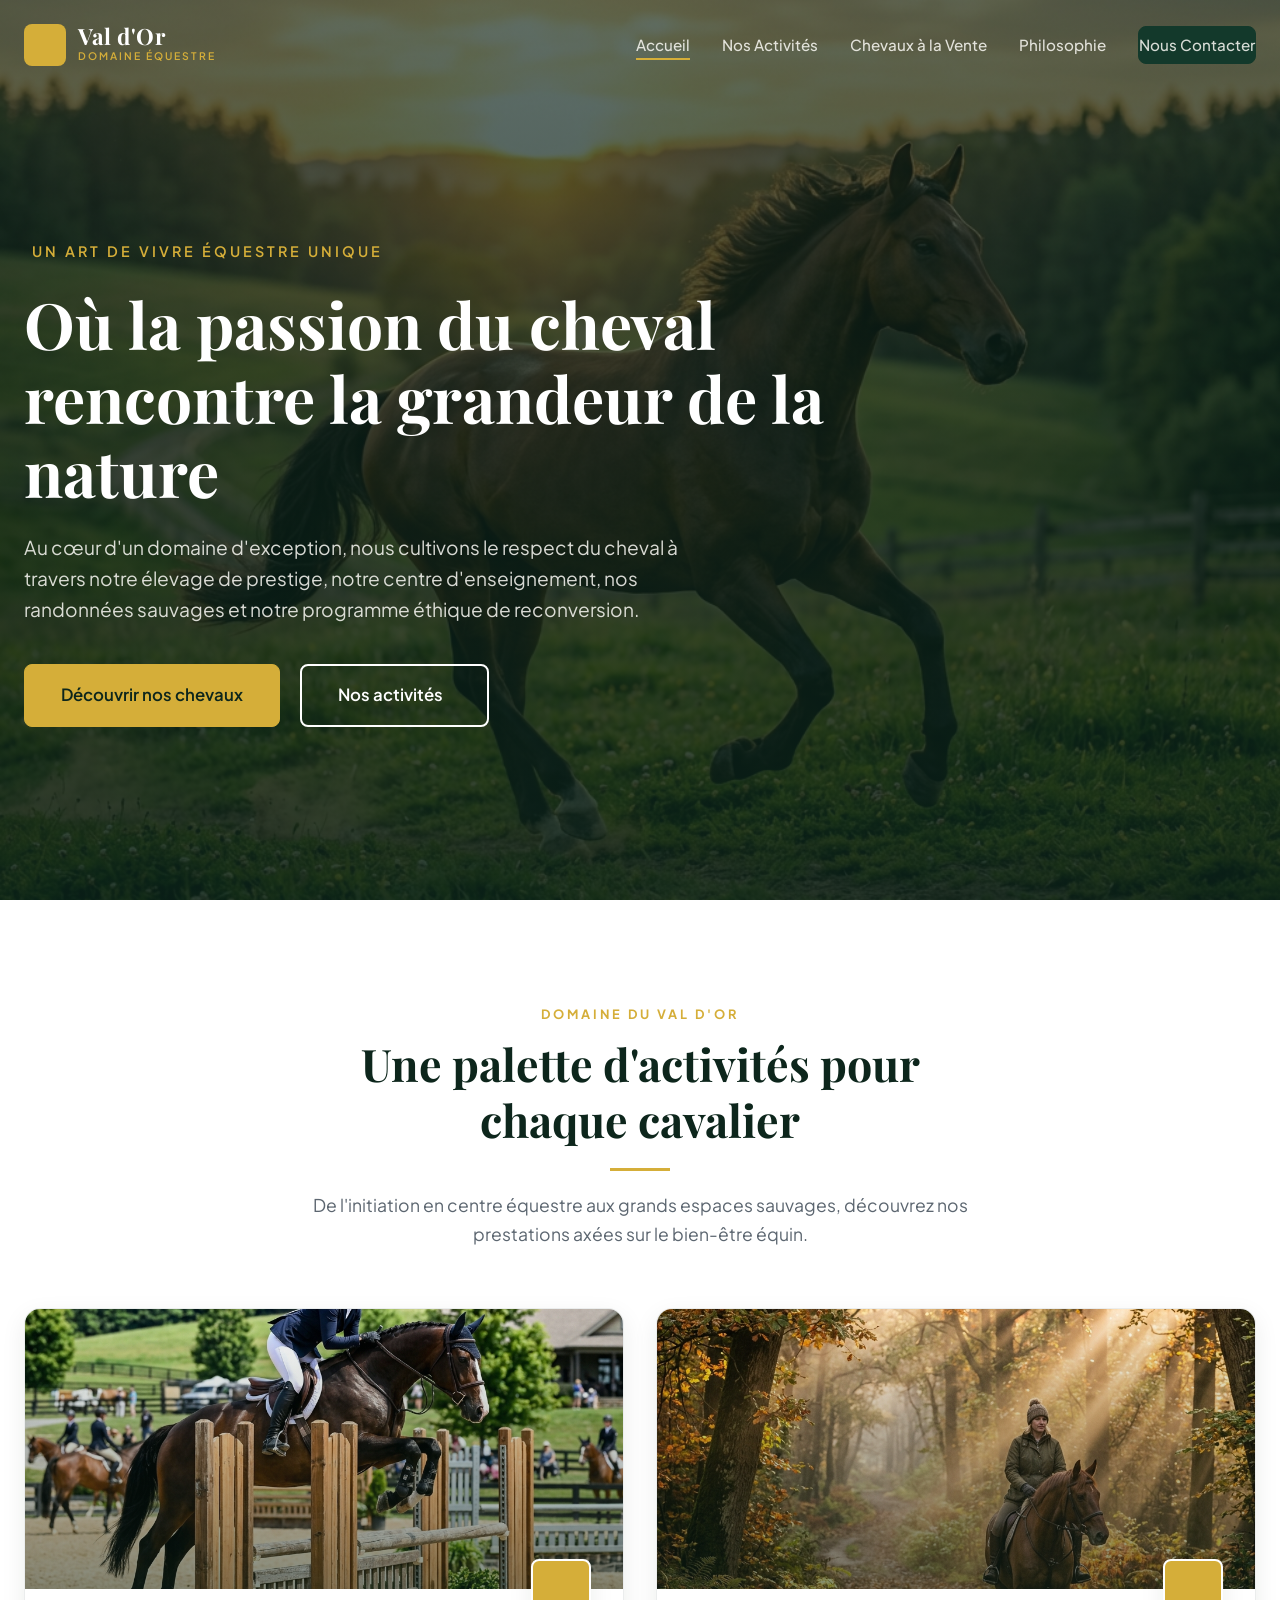
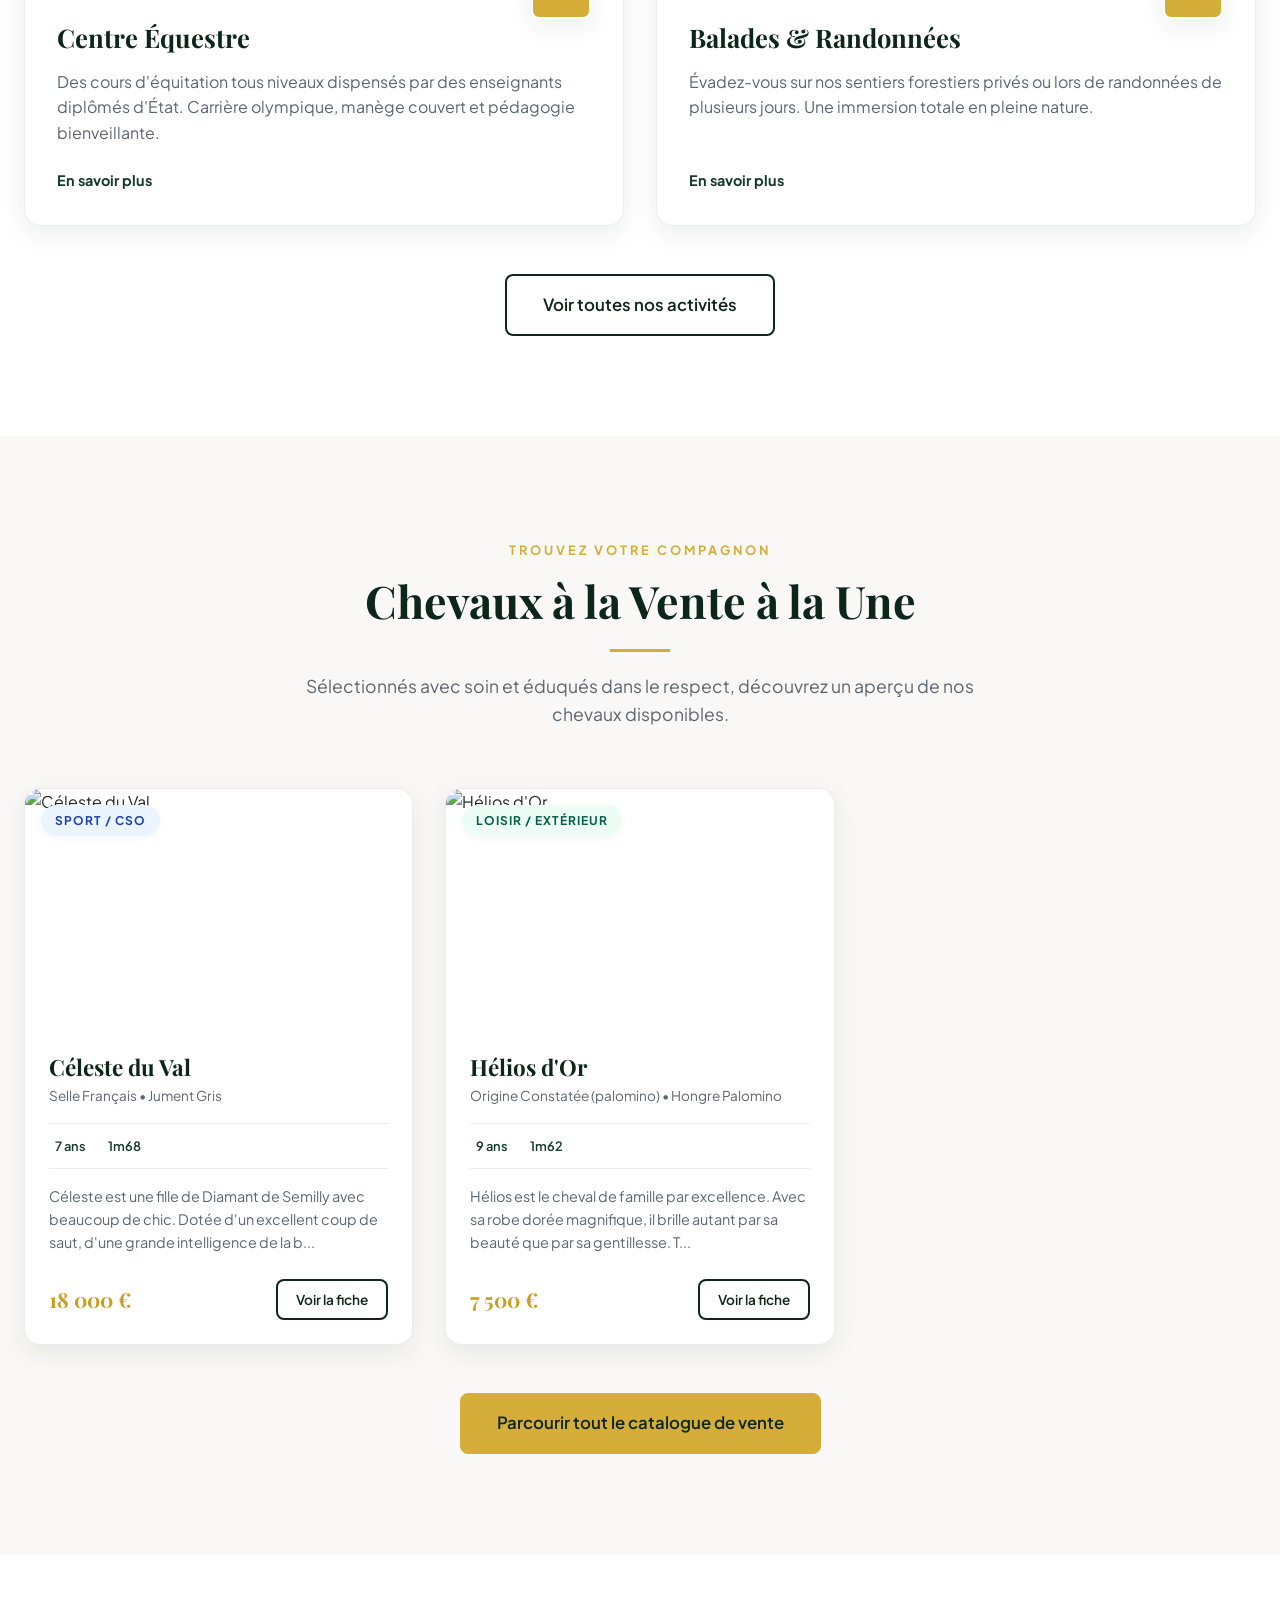
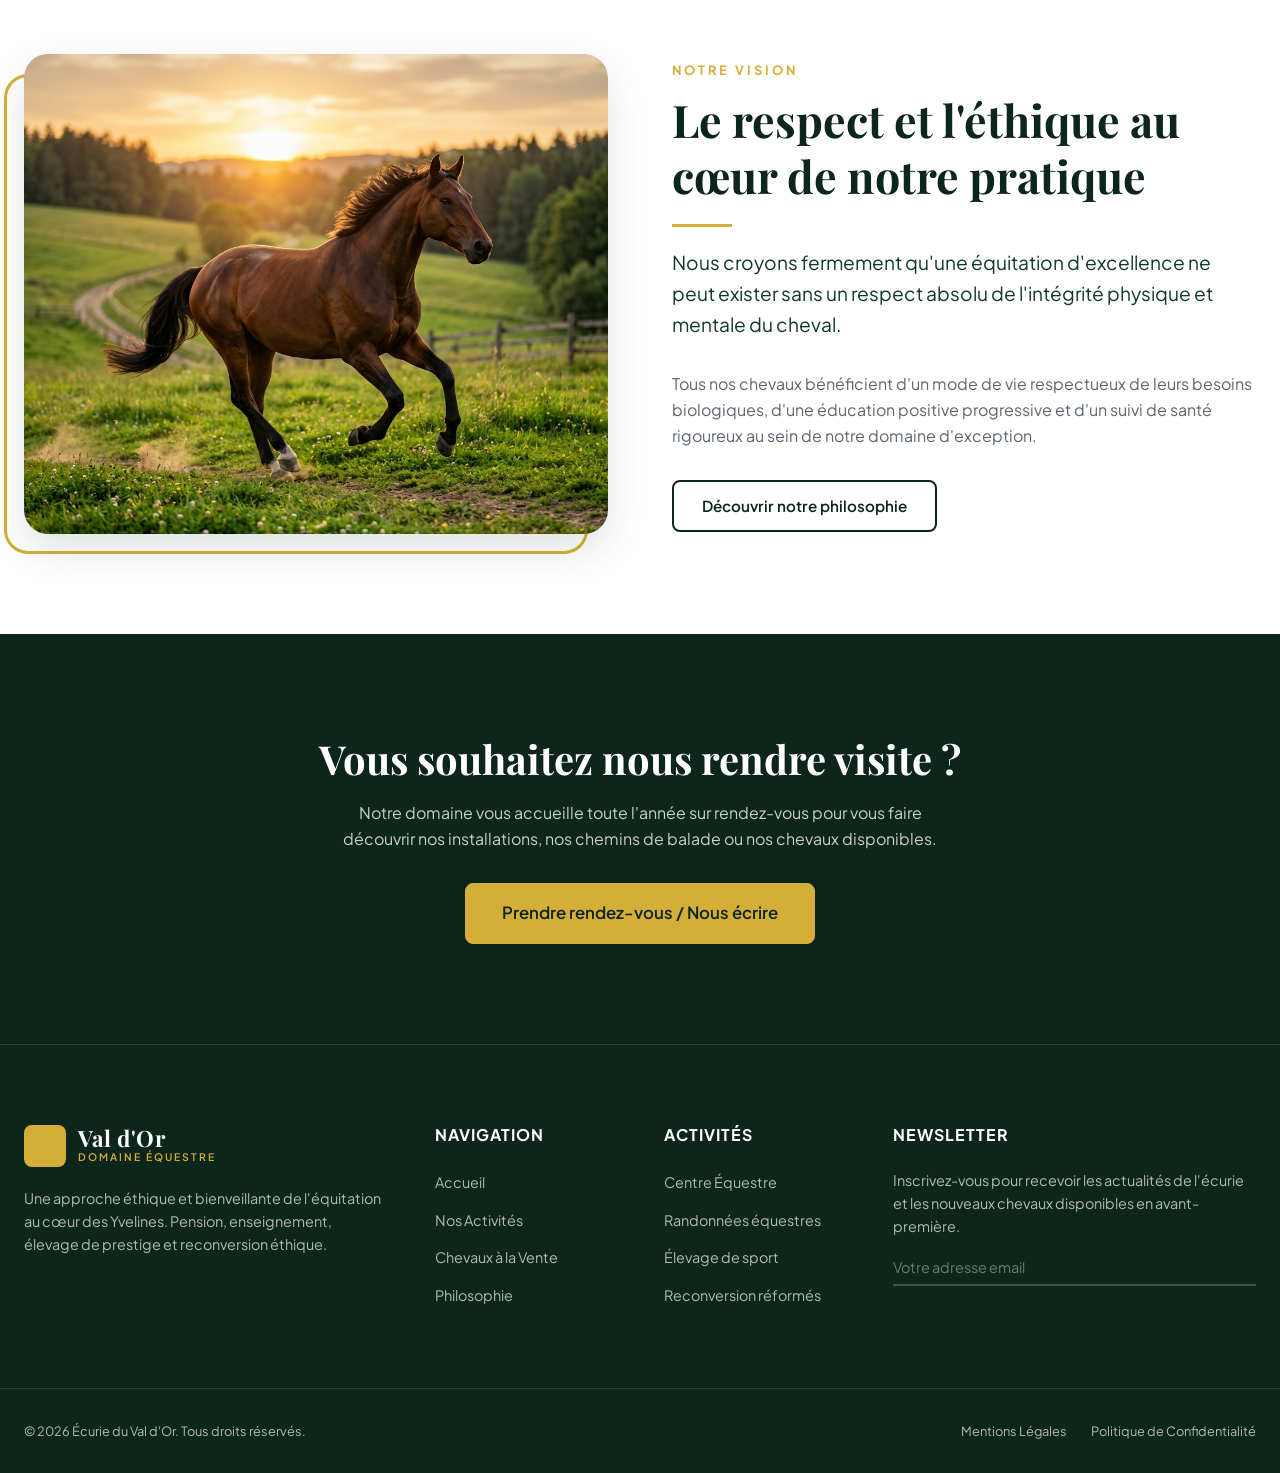
==== commit 2f049652: "Add files via upload" ====
--- a/index.html
+++ b/index.html
@@ -76,35 +76,8 @@
                 </div>
             </div>
         </div>
-        <div class="hero-scroll-indicator">
-            <span class="scroll-text">Faire défiler</span>
-            <i data-lucide="chevron-down" class="scroll-arrow"></i>
-        </div>
-    </section>
-
-    <!-- Core Stats Section -->
-    <section class="stats-section">
-        <div class="container">
-            <div class="stats-grid">
-                <div class="stat-card">
-                    <span class="stat-num">50+</span>
-                    <span class="stat-label">Hectares de prés et forêts</span>
-                </div>
-                <div class="stat-card">
-                    <span class="stat-num">120+</span>
-                    <span class="stat-label">Cavaliers épanouis</span>
-                </div>
-                <div class="stat-card">
-                    <span class="stat-num">45+</span>
-                    <span class="stat-label">Chevaux reconvertis et sauvés</span>
-                </div>
-                <div class="stat-card">
-                    <span class="stat-num">15+</span>
-                    <span class="stat-label">Années d'excellence éthique</span>
-                </div>
-            </div>
-        </div>
-    </section>
+    </section>
+
 
     <!-- Activities Preview Section -->
     <section class="activities-preview section-padding">
--- a/style.css
+++ b/style.css
@@ -1608,9 +1608,9 @@
     }
     .hero-actions {
         flex-direction: column;
-        gap: 12px;
-    }
-    .btn {
+        gap: 16px;
+    }
+    .hero-actions .btn {
         width: 100%;
     }
     .stats-grid {
@@ -1651,6 +1651,18 @@
     }
     .footer-newsletter {
         grid-column: span 1;
+    }
+    .horse-footer {
+        flex-direction: column;
+        align-items: flex-start;
+        gap: 16px;
+    }
+    .modal-footer {
+        flex-direction: column;
+    }
+    .modal-footer .btn {
+        width: 100%;
+        justify-content: center;
     }
 }
 
